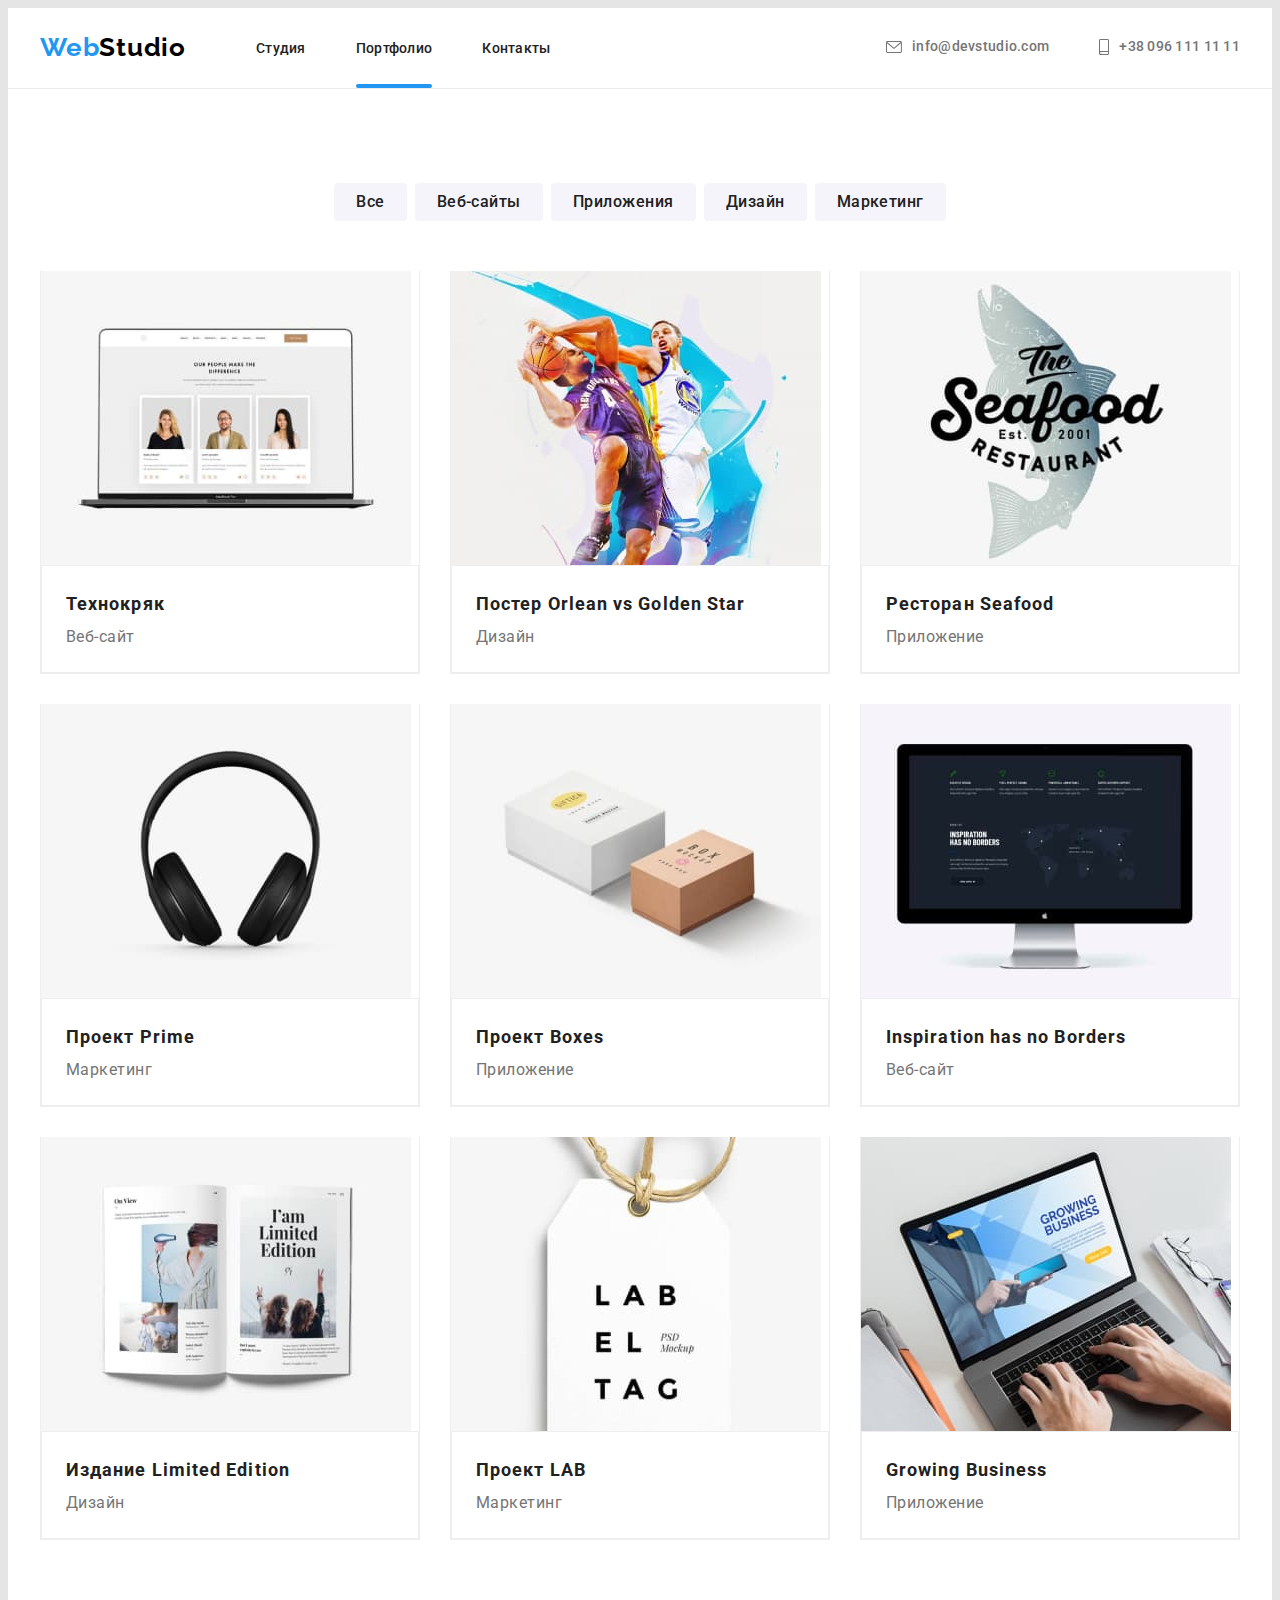
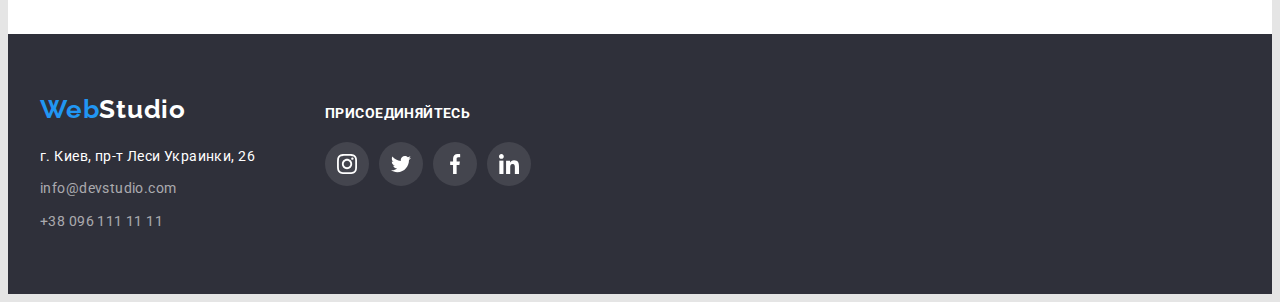
==== portfolio.html @ 387efa58 "start" ====
<!DOCTYPE html>
<html lang="ru">
  <head>
    <meta charset="UTF-8" />
    <meta http-equiv="X-UA-Compatible" content="IE=edge" />
    <meta name="viewport" content="width=device-width, initial-scale=1.0" />
    <title>Portfolio</title>
    <link
      rel="stylesheet"
      href="https://cdnjs.cloudflare.com/ajax/libs/modern-normalize/1.1.0/modern-normalize.min.css"
      integrity="sha512-wpPYUAdjBVSE4KJnH1VR1HeZfpl1ub8YT/NKx4PuQ5NmX2tKuGu6U/JRp5y+Y8XG2tV+wKQpNHVUX03MfMFn9Q=="
      crossorigin="anonymous"
      referrerpolicy="no-referrer"
    />
    <link rel="preconnect" href="https://fonts.googleapis.com" />
    <link rel="preconnect" href="https://fonts.gstatic.com" crossorigin />
    <link
      href="https://fonts.googleapis.com/css2?family=Raleway:wght@700&family=Roboto:wght@400;500;700;900&display=swap"
      rel="stylesheet"
    />
    <link rel="stylesheet" href="./css/styles.css" />
  </head>
  <body>
    <!-- Header -->
    <header class="header">
      <div class="container header-container">
        <nav class="header-navigation">
          <a class="link header-logo logo" href=""
            >Web<span class="header-web-logo logo">Studio</span></a
          >
          <ul class="list header-list">
            <li class="header-item">
              <a class="link header-link" href="./index.html">Студия</a>
            </li>
            <li class="header-item">
              <a class="link header-link current" href="">Портфолио</a>
            </li>
            <li class="header-item">
              <a class="link header-link" href="">Контакты</a>
            </li>
          </ul>
        </nav>
        <div class="header-conect">
          <a class="link header-mail" href="mailto:info@devstudio.com">
            <svg class="header-icon" width="16" height="12">
              <use href="./css/image/icons.svg#icon-mail"></use>
            </svg>
            info@devstudio.com</a
          >
          <a class="link header-tel" href="tel:+380961111111">
            <svg class="header-icon" width="10" height="16">
              <use href="./css/image/icons.svg#icon-smartphone"></use>
            </svg>
            +38 096 111 11 11</a
          >
        </div>
      </div>
    </header>
    <!-- Hero -->
    <main class="portfolio-hero">
      <section class="portfolio-hero-section section">
        <div class="container">
          <div class="filters-button">
            <ul class="list filters-list">
              <li class="filters-item">
                <button type="button" class="btn-item">Все</button>
              </li>
              <li class="filters-item">
                <button type="button" class="btn-item">Веб-сайты</button>
              </li>
              <li class="filters-item">
                <button type="button" class="btn-item">Приложения</button>
              </li>
              <li class="filters-item">
                <button type="button" class="btn-item">Дизайн</button>
              </li>
              <li class="filters-item">
                <button type="button" class="btn-item">Маркетинг</button>
              </li>
            </ul>
          </div>
          <ul class="list projects-list">
            <li class="project-item">
              <a href="" class="link project-link">
                <div class="project-item-wrap">
                  <img
                    src="./css/image2/openlaptop.jpg"
                    alt="ноутбук із відкритим веб-сайтом"
                    width="370"
                    height="294"
                  />
                  <p class="project-top-text">
                    Технокряк это современная площадка распространения
                    коронавируса. Компании используют эту платформу для
                    цифрового шпионажа и атак на защищённые сервера конкурентов.
                  </p>
                </div>
                <div class="project-titles">
                  <h3 class="project-name">Технокряк</h3>
                  <p class="project-description">Веб-сайт</p>
                </div>
              </a>
            </li>
            <li class="project-item">
              <a href="" class="link project-link">
                <div class="project-item-wrap">
                  <img
                    src="./css/image2/basketball.jpg"
                    alt="два чоловіка іграють у баскетбол"
                    width="370"
                    height="294"
                  />
                  <p class="project-top-text">
                    Технокряк это современная площадка распространения
                    коронавируса. Компании используют эту платформу для
                    цифрового шпионажа и атак на защищённые сервера конкурентов.
                  </p>
                </div>
                <div class="project-titles">
                  <h3 class="project-name">
                    Постер <span lang="en">Orlean vs Golden Star</span>
                  </h3>
                  <p class="project-description">Дизайн</p>
                </div>
              </a>
            </li>
            <li class="project-item">
              <a href="" class="link project-link">
                <div class="project-item-wrap">
                  <img
                    src="./css/image2/logo.jpg"
                    alt="два чоловіка іграють у баскетбол"
                    width="370"
                    height="294"
                  />
                  <p class="project-top-text">
                    Технокряк это современная площадка распространения
                    коронавируса. Компании используют эту платформу для
                    цифрового шпионажа и атак на защищённые сервера конкурентов.
                  </p>
                </div>
                <div class="project-titles">
                  <h3 class="project-name">
                    Ресторан <span lang="en">Seafood</span>
                  </h3>
                  <p class="project-description">Приложение</p>
                </div>
              </a>
            </li>
            <li class="project-item">
              <a href="" class="link project-link">
                <div class="project-item-wrap">
                  <img
                    src="./css/image2/headphons.jpg"
                    alt="наушники"
                    width="370"
                    height="294"
                  />
                  <p class="project-top-text">
                    Технокряк это современная площадка распространения
                    коронавируса. Компании используют эту платформу для
                    цифрового шпионажа и атак на защищённые сервера конкурентов.
                  </p>
                </div>
                <div class="project-titles">
                  <h3 class="project-name">
                    Проект <span lang="en">Prime</span>
                  </h3>
                  <p class="project-description">Маркетинг</p>
                </div>
              </a>
            </li>
            <li class="project-item">
              <a href="" class="link project-link">
                <div class="project-item-wrap">
                  <img
                    src="./css/image2/boxex.jpg"
                    alt="дві коробки"
                    width="370"
                    height="294"
                  />
                  <p class="project-top-text">
                    Технокряк это современная площадка распространения
                    коронавируса. Компании используют эту платформу для
                    цифрового шпионажа и атак на защищённые сервера конкурентов.
                  </p>
                </div>
                <div class="project-titles">
                  <h3 class="project-name">
                    Проект <span lang="en">Boxes</span>
                  </h3>
                  <p class="project-description">Приложение</p>
                </div>
              </a>
            </li>
            <li class="project-item">
              <a href="" class="link project-link">
                <div class="project-item-wrap">
                  <img
                    src="./css/image2/laptop.jpg"
                    alt="екран компютера"
                    width="370"
                    height="294"
                  />
                  <p class="project-top-text">
                    Технокряк это современная площадка распространения
                    коронавируса. Компании используют эту платформу для
                    цифрового шпионажа и атак на защищённые сервера конкурентов.
                  </p>
                </div>
                <div class="project-titles">
                  <h3 class="project-name" lang="en">
                    Inspiration has no Borders
                  </h3>
                  <p class="project-description">Веб-сайт</p>
                </div>
              </a>
            </li>
            <li class="project-item">
              <a href="" class="link project-link">
                <div class="project-item-wrap">
                  <img
                    src="./css/image2/book.jpg"
                    alt="відкрита книжка"
                    width="370"
                    height="294"
                  />
                  <p class="project-top-text">
                    Технокряк это современная площадка распространения
                    коронавируса. Компании используют эту платформу для
                    цифрового шпионажа и атак на защищённые сервера конкурентов.
                  </p>
                </div>
                <div class="project-titles">
                  <h3 class="project-name">
                    Издание <span lang="en">Limited Edition</span>
                  </h3>
                  <p class="project-description">Дизайн</p>
                </div>
              </a>
            </li>
            <li class="project-item">
              <a href="" class="link project-link">
                <div class="project-item-wrap">
                  <img
                    src="./css/image2/jewerly.jpg"
                    alt="кулон із написом"
                    width="370"
                    height="294"
                  />
                  <p class="project-top-text">
                    Технокряк это современная площадка распространения
                    коронавируса. Компании используют эту платформу для
                    цифрового шпионажа и атак на защищённые сервера конкурентов.
                  </p>
                </div>
                <div class="project-titles">
                  <h3 class="project-name">
                    Проект <span lang="en">LAB</span>
                  </h3>
                  <p class="project-description">Маркетинг</p>
                </div>
              </a>
            </li>
            <li class="project-item">
              <a href="" class="link project-link">
                <div class="project-item-wrap">
                  <img
                    src="./css/image2/laptoponworking.jpg"
                    alt="робота із клавіатурою лептопа"
                    width="370"
                    height="294"
                  />
                  <p class="project-top-text">
                    Технокряк это современная площадка распространения
                    коронавируса. Компании используют эту платформу для
                    цифрового шпионажа и атак на защищённые сервера конкурентов.
                  </p>
                </div>
                <div class="project-titles">
                  <h3 class="project-name" lang="en">Growing Business</h3>
                  <p class="project-description">Приложение</p>
                </div>
              </a>
            </li>
          </ul>
        </div>
      </section>
    </main>
    <!-- footer -->
    <footer class="footer">
      <div class="footer-container container">
        <div class="footer-adress-block">
          <a class="link footer-logo logo" href=""
            >Web<span class="footer-web-logo logo">Studio</span></a
          >
          <address class="adress">
            <ul class="list adress-list">
              <li class="link footer-item">
                <a
                  class="link footer-adress"
                  href="https://goo.gl/maps/T3b9SDdPzFCn92a46"
                  target="_blank"
                  rel="noopener noreferrer"
                  >г. Киев, пр-т Леси Украинки, 26</a
                >
              </li>
              <li>
                <a class="link footer-mail" href="mailto:info@devstudio.com"
                  >info@devstudio.com</a
                >
              </li>
              <li>
                <a class="link footer-tel" href="tel:+380961111111"
                  >+38 096 111 11 11</a
                >
              </li>
            </ul>
          </address>
        </div>
        <div class="adress-link">
          <p lang="ru" class="footer-link-title">присоединяйтесь</p>
          <ul class="footer-adress-list list">
            <li class="footer-adress-item">
              <a href="" class="footer-adress-link">
                <svg class="team-social-icon" width="20" height="20">
                  <use href="./css/image/icons.svg#icon-instagram"></use>
                </svg>
              </a>
            </li>
            <li class="footer-adress-item">
              <a href="" class="footer-adress-link">
                <svg class="footer-adress-icon" width="20" height="20">
                  <use href="./css/image/icons.svg#icon-twitter"></use>
                </svg>
              </a>
            </li>
            <li class="footer-adress-item">
              <a href="" class="footer-adress-link">
                <svg class="footer-adress-icon" width="20" height="20">
                  <use href="./css/image/icons.svg#icon-facebook"></use>
                </svg>
              </a>
            </li>
            <li class="footer-adress-item">
              <a href="" class="footer-adress-link">
                <svg class="footer-adress-icon" width="20" height="20">
                  <use href="./css/image/icons.svg#icon-linkedin"></use>
                </svg>
              </a>
            </li>
          </ul>
        </div>
      </div>
    </footer>
  </body>
</html>
---- css/styles.css ----
:root {
  --main-title-color: #ffffff;
  --second-title-color: #212121;
  --main-text-color: #757575;
  --adress-text-color: #ffffff;
  --accent-color: #2196f3;
  --main-button-color: #2196f3;
  --link-text-color: #757575;
  --header-text-color: #212121;
}
p,
h1,
h2,
h3,
h4,
h5,
h6 {
  margin: 0;
}

ul {
  margin: 0;
  padding: 0;
}
button {
  cursor: pointer;
}
.container {
  width: 1200px;
  padding-left: 15px;
  padding-right: 15px;
  margin: 0 auto;
}

body {
  font-family: "Roboto", sans-serif;
  background-color: #e5e5e5;
  color: var(--main-text-color);
}
img {
  display: block;
  max-width: 100%;
  height: auto;
}

.list {
  list-style: none;
}

.link {
  text-decoration: none;
}
.visually-hidden {
  position: absolute;
  white-space: nowrap;
  width: 1px;
  height: 1px;
  overflow: hidden;
  border: 0;
  margin: 0;
  clip: rect(0 0 0 0);
  clip-path: inset(50%);
  margin: -1px;
}

.sections-title {
  font-weight: 700;
  font-size: 36px;
  line-height: 1.16;
  text-align: center;
  margin-bottom: 50px;
  letter-spacing: 0.03em;
  color: var(--second-title-color);
}
.logo {
  font-family: "Raleway";
  font-style: normal;
  font-weight: 700;
  font-size: 26px;
  line-height: 1.19;
  letter-spacing: 0.03em;
}

.section {
  padding-bottom: 94px;
  padding-top: 94px;
}

/*                       HEADER                 */
.header {
  background-color: #ffffff;
  padding-top: 24px;
  padding-bottom: 25px;
  border-bottom: 1px solid #ececec;
}

.header-list {
  display: flex;
}
.header-navigation {
  display: flex;
  align-items: center;
}
.header-conect {
  display: flex;
  align-items: center;
}

.header-container {
  display: flex;
  align-items: center;
}

.header-logo {
  margin-right: 70px;
  color: #2196f3;
}
.header-web-logo {
  color: #000000;
}
.header-item:not(:last-child) {
  margin-right: 50px;
}

.header-link {
  font-weight: 500;
  font-size: 14px;
  line-height: 1.14;
  letter-spacing: 0.02em;
  color: var(--header-text-color);
  transition: color 250ms cubic-bezier(0.4, 0, 0.2, 1);
  position: relative;
}

.header-link.current::after {
  content: "";
  width: 100%;
  height: 4px;
  background: #2196f3;
  border-radius: 2px;
  position: absolute;
  display: block;
  bottom: -32px;
  left: 0;
}

.header-link:hover,
.header-link:focus {
  color: var(--accent-color);
}

.header-mail {
  font-family: inherit;
  font-weight: 500;
  display: flex;
  align-items: center;
  font-size: 14px;
  line-height: 1.14;
  letter-spacing: 0.02em;
  transition: color 250ms cubic-bezier(0.4, 0, 0.2, 1);
  color: var(--link-text-color);
}
.header-mail:hover,
.header-mail:focus {
  color: var(--accent-color);
}
.header-icon {
  margin-right: 10px;
  display: flex;
  text-align: center;
  fill: currentColor;
  transition: color 250ms cubic-bezier(0.4, 0, 0.2, 1);
}
.header-icon:hover,
.header-icon:focus {
  fill: var(--accent-color);
}

.header-tel {
  margin-left: 50px;
  font-family: inherit;
  font-weight: 500;
  display: flex;
  align-items: center;
  font-size: 14px;
  line-height: 1.14;
  letter-spacing: 0.02em;
  transition: color 250ms cubic-bezier(0.4, 0, 0.2, 1);
  color: var(--link-text-color);
}
.header-tel:hover,
.header-tel:focus {
  color: var(--accent-color);
}

.header-conect {
  margin-left: auto;
}

/*                 HERO             */

/* MAIN SECTION */
.main-hero-section {
  background-color: #2f303a;
  background-image: linear-gradient(
      rgba(47, 48, 58, 0.4),
      rgba(47, 48, 58, 0.4)
    ),
    url(../css/image3/imghero.jpg);
  background-repeat: no-repeat;
  background-position: center;
  background-size: cover;
  text-align: center;
  flex-direction: column;
  padding: 200px 0px;
}

.hero-title {
  width: 696px;
  margin: 0 auto;
  margin-bottom: 30px;
  font-weight: 900;
  font-size: 44px;
  line-height: 1.36;
  text-align: center;
  letter-spacing: 0.06em;
  text-transform: uppercase;
  color: var(--main-title-color);
}
.btn {
  margin: 0 auto;
  font-family: inherit;
  font-weight: 700;
  font-size: 16px;
  line-height: 1.9;
  letter-spacing: 0.06em;
  color: #ffffff;
}
.btn {
  border-style: none;
  width: 200px;
  height: 50px;
  background: #2196f3;
  box-shadow: 0px 4px 4px rgba(0, 0, 0, 0.15);
  border-radius: 4px;
  transition: color 250ms cubic-bezier(0.4, 0, 0.2, 1);
}
.btn:hover,
.btn:focus {
  color: #ffffff;
}
/* HERO SECTION */

.hero-responsibility-item {
  margin-bottom: 30px;
  width: 270px;
  height: 120px;
}
.hero-responsibility-item + .hero-responsibility-item {
  margin-left: 30px;
}
.hero-responsibility-link {
  width: 100%;
  height: 100%;
  display: flex;
  align-items: center;
  justify-content: center;
  background: #f5f4fa;
  border-radius: 4px;
}

.hero-list {
  display: flex;
}

.hero-item:not(:last-child) {
  margin-right: 30px;
}

.hero-after-title {
  margin-bottom: 10px;
}

.hero-title-description {
  width: 270px;
}
.hero-section {
  background-color: #fff;
  padding-top: 94px;
}

.hero-after-title {
  font-weight: 700;
  font-size: 14px;
  line-height: 1.14;
  letter-spacing: 0.03em;
  text-transform: uppercase;
  color: var(--second-title-color);
}
.hero-title-description {
  font-size: 14px;
  line-height: 1.7;
  letter-spacing: 0.03em;
  color: var(--main-text-color);
}

/*                   SECOND-HERO                  */

.hero-image-list {
  display: flex;
}
.hero-image:not(:last-child) {
  margin-right: 30px;
}
.hero-image {
  position: relative;
}
.hero-item-text {
  position: absolute;
  width: 100%;
  height: 70px;
  bottom: 0;
  left: 0;
  position: absolute;
  display: flex;
  align-items: center;
  justify-content: center;
  font-weight: 700;
  font-size: 14px;
  line-height: 1.14px;
  text-align: center;
  letter-spacing: 0.03em;
  text-transform: uppercase;
  background: rgba(47, 48, 58, 0.8);
  color: #ffffff;
}
.second-hero-section {
  background-color: #ffffff;
}

/*                TEAM SECTIONS */

.team-names {
  margin-bottom: 10px;
  font-weight: 500;
  font-size: 16px;
  line-height: 1.18;
  text-align: center;
  letter-spacing: 0.03em;
  color: var(--second-title-color);
}

.team-proffesion {
  font-size: 16px;
  line-height: 1.18;
  text-align: center;
  margin-bottom: 16px;
  letter-spacing: 0.03em;
  color: var(--main-text-color);
}

.team-section {
  background-color: #f5f4fa;
}

.team-list {
  display: flex;
  flex-wrap: wrap;
  margin-left: -30px;
}
.team-item {
  flex-basis: calc(100% / 4 - 30px);
  margin-left: 30px;
  background: #ffffff;
  box-shadow: 0px 1px 3px rgba(0, 0, 0, 0.12), 0px 1px 1px rgba(0, 0, 0, 0.14),
    0px 2px 1px rgba(0, 0, 0, 0.2);
  border-radius: 0px 0px 4px 4px;
}
.team-names-profession {
  padding-top: 30px;
  padding-bottom: 30px;
}
.team-social-list {
  display: flex;
  justify-content: center;
}

.team-social-item {
  width: 44px;
  height: 44px;
}
.team-social-item + .team-social-item {
  margin-left: 10px;
}
.team-social-link {
  width: 100%;
  height: 100%;
  display: flex;
  align-items: center;
  justify-content: center;
  background-color: #ffffff;
  border-radius: 50%;
  transition: color 250ms cubic-bezier(0.4, 0, 0.2, 1),
    background-color 250ms cubic-bezier(0.4, 0, 0.2, 1);
  color: #afb1b8;
}
.team-social-icon {
  fill: currentColor;
}
.team-social-link:hover,
.team-social-link:focus {
  background-color: #2196f3;
  color: #ffffff;
}
/*                             HERO-CLIENTS */
.regular-customers-list {
  display: flex;
  justify-content: center;
}

.regular-customers-item {
  width: 170px;
  height: 92px;
}
.regular-customers-item:not(:last-child) {
  margin-right: 30px;
}
.regular-customers-link {
  width: 100%;
  height: 100%;
  display: flex;
  align-items: center;
  justify-content: center;
  background-color: #ffffff;
  border: 1px solid #afb1b8;
  box-sizing: border-box;
  border-radius: 4px;
  transition: color 250ms cubic-bezier(0.4, 0, 0.2, 1),
    border-color 250ms cubic-bezier(0.4, 0, 0.2, 1);
  color: #afb1b8;
}
.regular-customers-icon {
  fill: currentColor;
}
.regular-customers-link:hover,
.regular-customers-link:focus {
  color: #2196f3;
  border: 1px solid #2196f3;
}
.regular-customers-section {
  background-color: #ffffff;
}
.regular-custumers {
  text-shadow: 0px 4px 4px rgba(0, 0, 0, 0.25);
}
/*                  FOOTER            */
.footer {
  padding-top: 60px;
  padding-bottom: 60px;
  background-color: #2f303a;
}
.footer-container {
  display: flex;
  align-items: baseline;
}

.footer-logo {
  color: #2196f3;
}
.footer-web-logo {
  color: var(--main-title-color);
}
.footer-adress {
  font-style: normal;
  font-family: inherit;
  font-size: 14px;
  line-height: 1.71;
  letter-spacing: 0.03em;
  color: #ffffff;
}
.footer-adress-block {
  margin-right: 70px;
}

.footer-mail {
  display: block;
  margin-bottom: 9px;
  font-style: normal;
  font-family: inherit;
  font-size: 14px;
  line-height: 1.71;
  letter-spacing: 0.03em;
  color: rgba(255, 255, 255, 0.6);
  transition: color 250ms cubic-bezier(0.4, 0, 0.2, 1);
}
.footer-mail:hover,
.footer-mail:focus {
  color: var(--accent-color);
}

.footer-tel {
  font-style: normal;
  font-family: inherit;
  font-size: 14px;
  line-height: 1.71;
  letter-spacing: 0.03em;
  color: rgba(255, 255, 255, 0.6);
  transition: color 250ms cubic-bezier(0.4, 0, 0.2, 1);
}
.footer-tel:hover,
.footer-tel:focus {
  color: var(--accent-color);
}

.adress-list {
  display: block;
}
.footer-item {
  margin-top: 20px;
  margin-bottom: 9px;
}
.footer-link-title {
  font-family: Roboto;
  margin-bottom: 20px;
  font-style: normal;
  font-weight: bold;
  font-size: 14px;
  line-height: 1.14;
  letter-spacing: 0.03em;
  text-transform: uppercase;
  color: #ffffff;
}
.footer-adress-list {
  display: flex;
  justify-content: center;
}

.footer-adress-item {
  width: 44px;
  height: 44px;
}
.footer-adress-item + .footer-adress-item {
  margin-left: 10px;
}
.footer-adress-link {
  width: 100%;
  height: 100%;
  display: flex;
  align-items: center;
  justify-content: center;
  background-color: rgba(255, 255, 255, 0.1);
  transition: color 250ms cubic-bezier(0.4, 0, 0.2, 1),
    background-color 250ms cubic-bezier(0.4, 0, 0.2, 1);
  border-radius: 50%;

  color: #ffffff;
}
.footer-adress-icon {
  fill: currentColor;
}
.footer-adress-link:hover,
.footer-adress-link:focus {
  background-color: #2196f3;
  color: #ffffff;
}
/*                               PORTFOLIO */
.portfolio-hero {
  background-color: #ffffff;
}
/*                PORTFOLIO   - Filters button                 */

.btn-item {
  font-family: inherit;
  cursor: pointer;
  font-weight: 500;
  font-size: 16px;
  line-height: 1.62;
  letter-spacing: 0.03em;
  border-style: none;
  background: #f5f4fa;
  border-radius: 4px;

  padding: 6px 22px;
  border-width: 0;
  transition: color 250ms cubic-bezier(0.4, 0, 0.2, 1),
    background-color 250ms cubic-bezier(0.4, 0, 0.2, 1);
  color: var(--header-text-color);
}
.btn-item {
  fill: currentColor;
}

.btn-item:hover,
.btn-item:focus {
  background-color: var(--accent-color);
  color: #ffffff;
}
.filters-list {
  display: flex;
  justify-content: center;
  margin-bottom: 50px;
}
.filters-item:not(:last-child) {
  margin-right: 8px;
}

/*                   Portfolio Project */
.project-name {
  font-weight: 700;
  font-size: 18px;
  line-height: 2;
  letter-spacing: 0.06em;
  color: var(--second-title-color);
}

.project-description {
  font-size: 16px;
  line-height: 1.87;
  letter-spacing: 0.03em;
  color: var(--main-text-color);
}

.projects-list {
  display: flex;
  flex-wrap: wrap;
  margin-left: -30px;
  margin-bottom: -30px;
}
.project-item {
  flex-basis: calc(100% / 3 - 30px);
  margin-left: 30px;
  margin-bottom: 30px;
  background: #ffffff;
  border: 1px solid #eeeeee;
  border-top: none;
  box-sizing: border-box;
}
.project-item:hover .project-top-text {
  transform: translateY(0);
}

.project-titles {
  padding: 20px 24px;
  background: #ffffff;
  border: 1px solid #eeeeee;
  box-sizing: border-box;
  transition: color 250ms cubic-bezier(0.4, 0, 0.2, 1);
}
.project-link {
  display: block;
}
.project-link:hover,
.project-link:focus {
  box-shadow: 0px 1px 1px rgba(0, 0, 0, 0.12), 0px 4px 4px rgba(0, 0, 0, 0.06),
    1px 4px 6px rgba(0, 0, 0, 0.16);
}
.project-item-wrap {
  position: relative;
  overflow: hidden;
}
.project-top-text {
  position: absolute;
  top: 0;
  left: 0;
  background-color: rgba(33, 150, 243, 0.9);
  padding: 63px 24px;
  color: #ffffff;
  font-size: 18px;
  line-height: 1.5;
  letter-spacing: 0.03em;
  height: 100%;
  transform: translateY(100%);
  transition: 250ms cubic-bezier(0.4, 0, 0.2, 1);
}

.backdrop {
  width: 100vw;
  height: 100vh;
  background-color: rgba(0, 0, 0, 0.486);
  position: fixed;
  top: 0;
  transition: opacity 666ms, visibility 666ms;
}
.backdrop.is-hidden .modal {
  transform: scale(1.25) rotate(180deg) translate(999px);
  transition: transform 666ms;
}
.modal {
  width: 528px;
  min-height: 581px;
  background-color: #ffffff;
  box-shadow: 0px 1px 3px rgba(0, 0, 0, 0.12), 0px 1px 1px rgba(0, 0, 0, 0.14),
    0px 2px 1px rgba(0, 0, 0, 0.2);
  border-radius: 4px;
  position: absolute;
  top: 50%;
  left: 50%;
  padding: 40px;
  transform: scale(1) rotate(0);
  transition: transform 666ms;
  transform: translate(-50%, -50%);
}
.modal-close {
  width: 30px;
  height: 30px;
  background: #ffffff;
  border: 1px solid rgba(0, 0, 0, 0.1);
  box-sizing: border-box;
  border-radius: 50%;
  position: absolute;
  top: 8px;
  right: 8px;
  display: flex;
  align-items: center;
  justify-content: center;
}
.is-hidden {
  visibility: hidden;
  opacity: 0;
  pointer-events: none;
}
.modal-title {
  font-weight: 700;
  font-size: 20px;
  margin-bottom: 30px;
  line-height: 1.15;
  text-align: center;
  letter-spacing: 0.03em;
  color: var(--second-title-color);
}
.modal-field {
  margin-bottom: 28px;
}

.modal-form-input {
  width: 100%;
  height: 40px;
  border: 1px solid rgba(33, 33, 33, 0.2);
  box-sizing: border-box;
  border-radius: 4px;
  padding-left: 12px;
  padding-right: 12px;
  color: var(--main-text-color);
}
.modal-form-text {
  width: 100%;
  height: 120px;
  border: 1px solid rgba(33, 33, 33, 0.2);
  box-sizing: border-box;
  border-radius: 4px;
  padding-left: 12px;
  padding-right: 12px;
  resize: none;
}
.form-input-text {
  font-weight: 400;
  padding-bottom: 4px;
  display: block;
  font-size: 12px;
  line-height: 1.16;
  letter-spacing: 0.01em;
}
.modal-btn {
  display: block;
  margin: 0, auto;
}
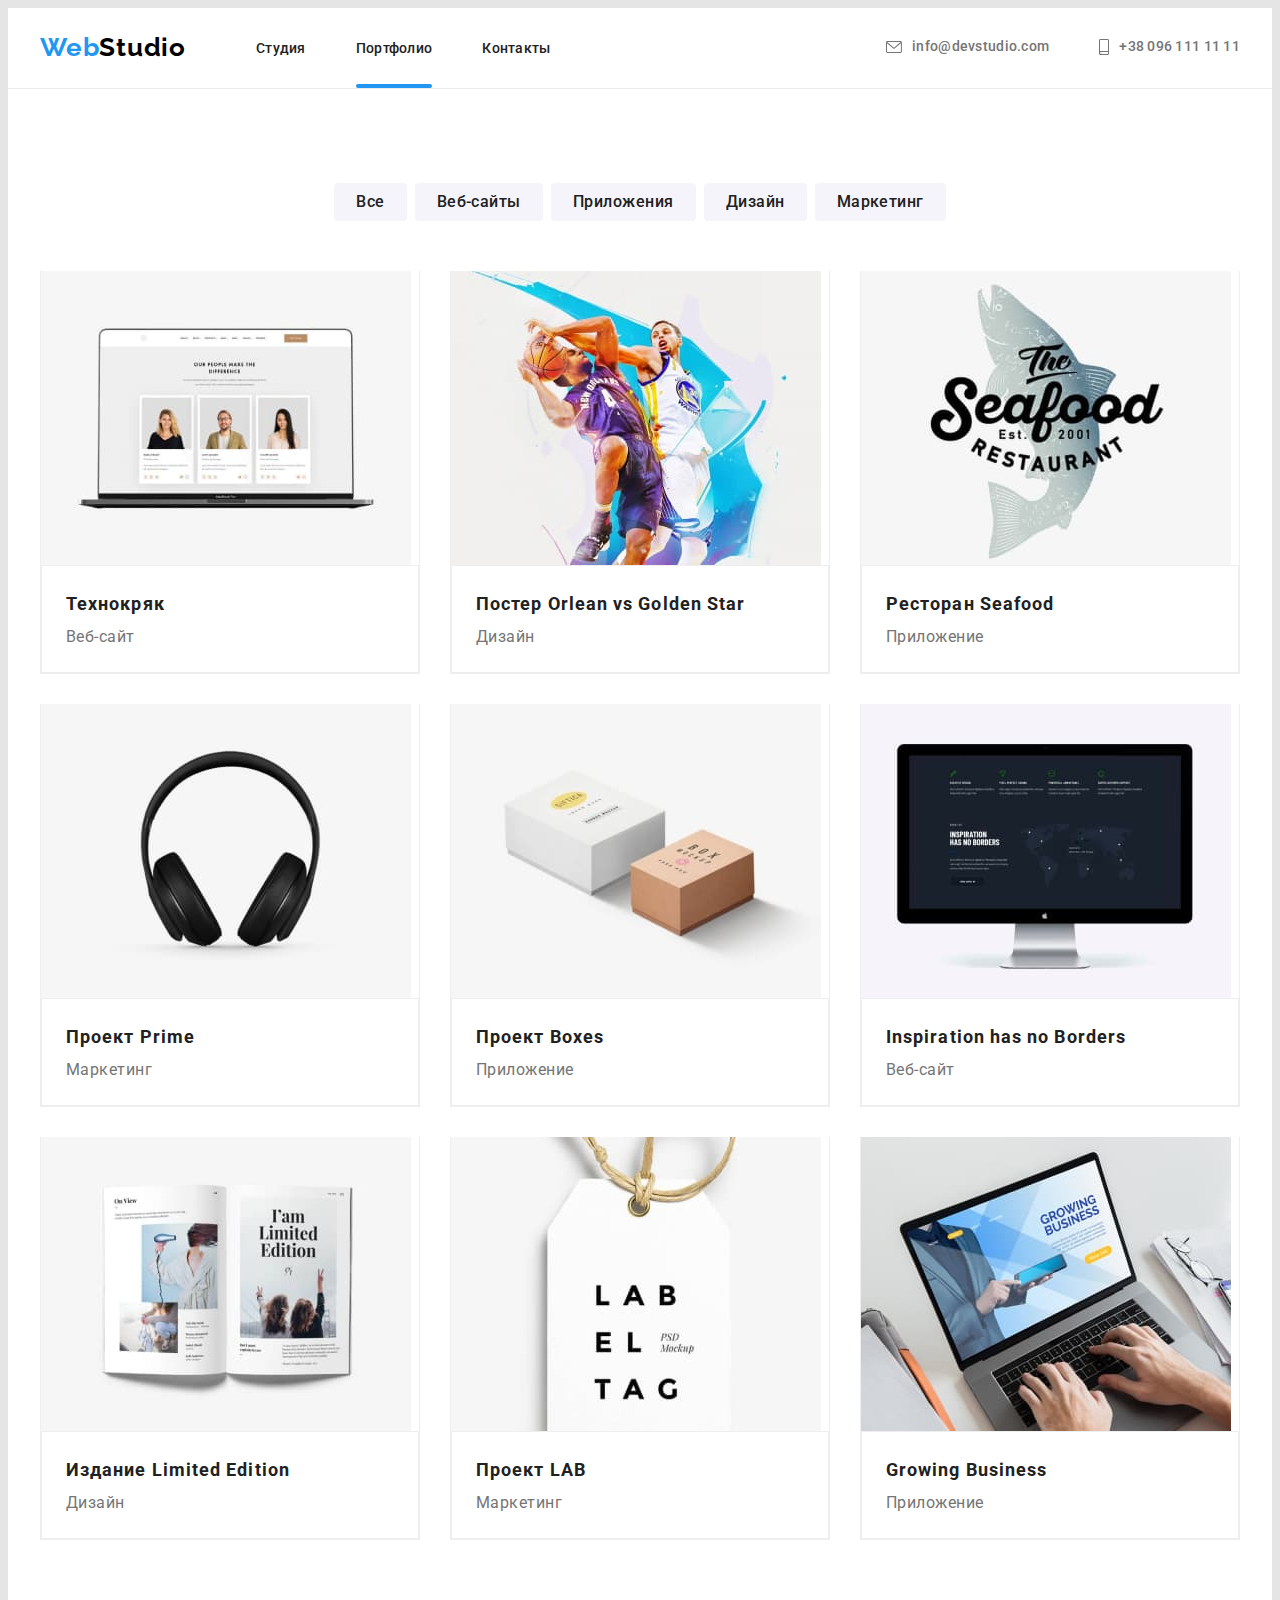
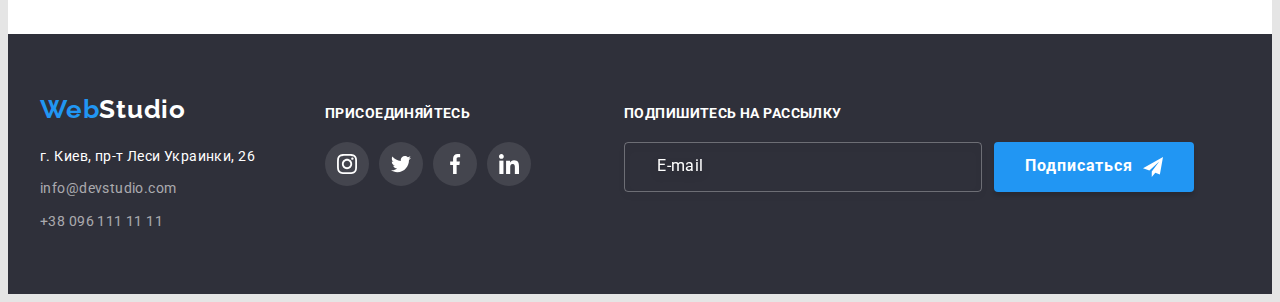
==== commit f9140ff8: "done" ====
--- a/portfolio.html
+++ b/portfolio.html
@@ -351,6 +351,25 @@
             </li>
           </ul>
         </div>
+        <div class="subscribe-container">
+          <p class="subscribe-title">Подпишитесь на рассылку</p>
+          <form action="#" class="subscribe-form">
+            <input
+              type="email"
+              minlength="2"
+              id="email"
+              name="user-email"
+              class="subscribe-form-input"
+              placeholder="E-mail"
+              required
+            />
+            <button type="submit" class="btn subscribe-btn">
+              Подписаться<svg class="subscribe-btn-icon" width="20" height="20">
+                <use href="./css/image/icons.svg#icon-send"></use>
+              </svg>
+            </button>
+          </form>
+        </div>
       </div>
     </footer>
   </body>
--- a/css/styles.css
+++ b/css/styles.css
@@ -563,6 +563,65 @@
   background-color: #2196f3;
   color: #ffffff;
 }
+.subscribe-container {
+  margin-left: 93px;
+}
+.subscribe-form {
+  display: flex;
+}
+.subscribe-title {
+  font-family: Roboto;
+  margin-bottom: 20px;
+  font-style: normal;
+  font-weight: 700;
+  font-size: 14px;
+  line-height: 1.14;
+  letter-spacing: 0.03em;
+  text-transform: uppercase;
+  color: #ffffff;
+}
+.subscribe-form-input {
+  width: 358px;
+  height: 50px;
+  margin-right: 12px;
+  background-color: transparent;
+  border: 1px solid rgba(255, 255, 255, 0.3);
+  box-sizing: border-box;
+  filter: drop-shadow(0px 4px 4px rgba(0, 0, 0, 0.15));
+  border-radius: 4px;
+  color: var(--main-text-color);
+  padding-left: 16px;
+  transition: color 250ms cubic-bezier(0.4, 0, 0.2, 1);
+}
+.subscribe-form-input:focus {
+  border-color: var(--accent-color);
+}
+.subscribe-form-input::placeholder {
+  width: 47px;
+  height: 20px;
+  font-family: Roboto;
+  font-style: normal;
+  font-weight: 400;
+  font-size: 16px;
+  line-height: 1.25;
+  display: flex;
+  align-items: center;
+  letter-spacing: 0.03em;
+  padding-top: 15px;
+  padding-left: 16px;
+  color: #ffffff;
+}
+
+.subscribe-btn {
+  display: flex;
+  margin: 0 auto;
+  align-items: center;
+  justify-content: center;
+}
+.subscribe-btn-icon {
+  margin-left: 10px;
+}
+
 /*                               PORTFOLIO */
 .portfolio-hero {
   background-color: #ffffff;
@@ -713,6 +772,14 @@
   display: flex;
   align-items: center;
   justify-content: center;
+  transition: 250ms cubic-bezier(0.4, 0, 0.2, 1);
+  color: #000000;
+}
+.modal-close-icon {
+  fill: currentColor;
+}
+.modal-close:hover {
+  color: var(--accent-color);
 }
 .is-hidden {
   visibility: hidden;
@@ -731,26 +798,45 @@
 .modal-field {
   margin-bottom: 28px;
 }
-
+.input-wrap {
+  position: relative;
+}
+.input-icon {
+  position: absolute;
+  left: 12px;
+  top: 50%;
+  transform: translateY(-50%);
+}
 .modal-form-input {
   width: 100%;
   height: 40px;
   border: 1px solid rgba(33, 33, 33, 0.2);
   box-sizing: border-box;
   border-radius: 4px;
-  padding-left: 12px;
+  padding-left: 42px;
   padding-right: 12px;
+  outline: none;
+  transition: color 250ms cubic-bezier(0.4, 0, 0.2, 1);
   color: var(--main-text-color);
 }
+.modal-form-input:focus {
+  border-color: var(--accent-color);
+}
+.modal-form-input:focus + .input-icon {
+  fill: var(--accent-color);
+}
+
 .modal-form-text {
   width: 100%;
   height: 120px;
+  font-weight: 400;
   border: 1px solid rgba(33, 33, 33, 0.2);
   box-sizing: border-box;
   border-radius: 4px;
-  padding-left: 12px;
-  padding-right: 12px;
+  padding: 12px 16px;
+  outline: none;
   resize: none;
+  color: var(--main-text-color);
 }
 .form-input-text {
   font-weight: 400;
@@ -760,7 +846,38 @@
   line-height: 1.16;
   letter-spacing: 0.01em;
 }
+.check-text {
+  font-family: Roboto;
+  font-style: normal;
+  display: flex;
+  align-items: center;
+  justify-content: center;
+  margin-bottom: 20px;
+  font-weight: 400;
+  font-size: 14px;
+  line-height: 1.71;
+  letter-spacing: 0.03em;
+  color: var(--main-text-color);
+}
+.check-item {
+  width: 16px;
+  height: 15px;
+  border: 2px solid #000000;
+  border-radius: 2px;
+  margin-right: 8px;
+  display: flex;
+  align-items: center;
+  justify-content: center;
+}
+.check-icon {
+  fill: #ffffff;
+}
+.modal-check:checked + .check-text .check-item {
+  background-color: var(--accent-color);
+  border: none;
+}
+
 .modal-btn {
   display: block;
-  margin: 0, auto;
-}
+  margin: 0 auto;
+}
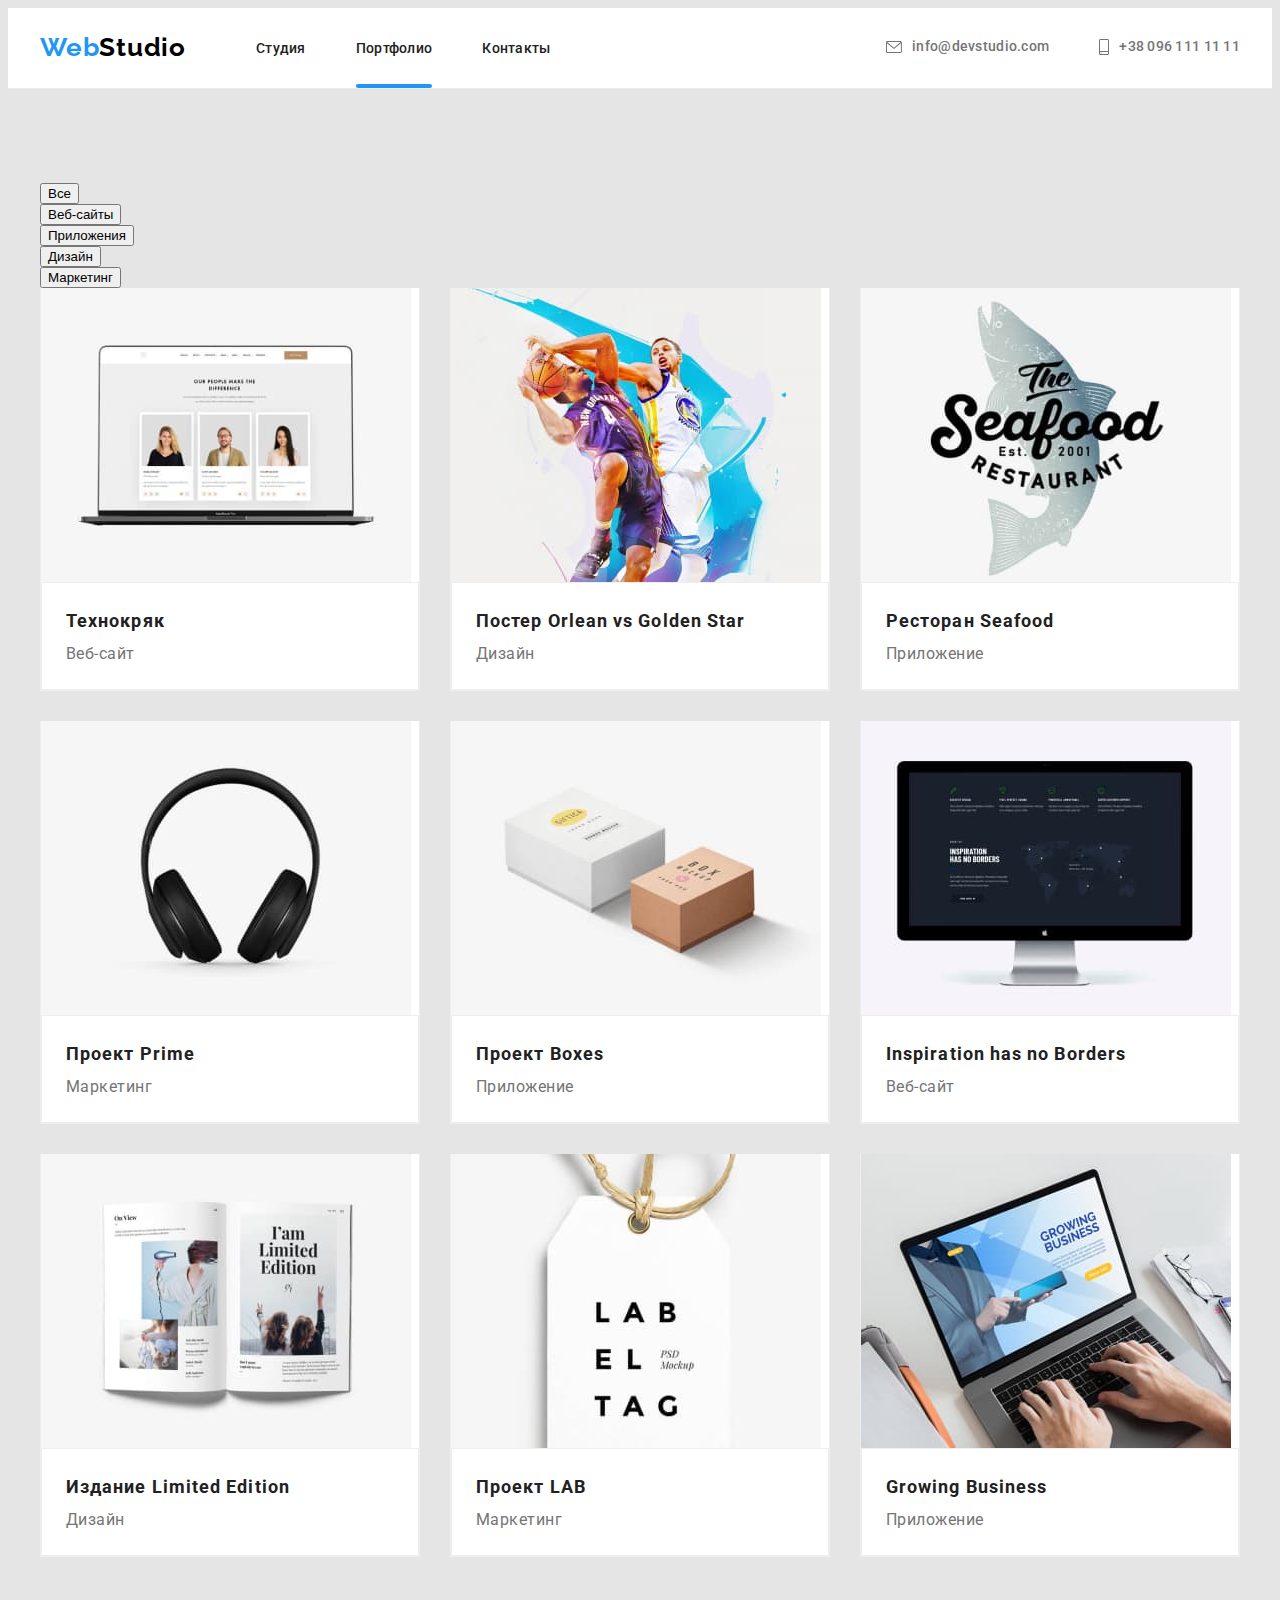
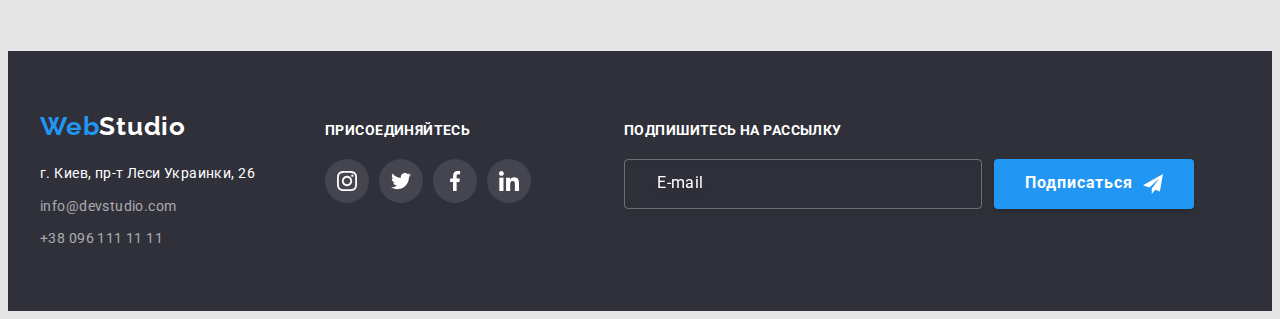
==== commit 74239748: "Nowisdone" ====
--- a/portfolio.html
+++ b/portfolio.html
@@ -43,13 +43,13 @@
         <div class="header-conect">
           <a class="link header-mail" href="mailto:info@devstudio.com">
             <svg class="header-icon" width="16" height="12">
-              <use href="./css/image/icons.svg#icon-mail"></use>
+              <use href="./image/icons.svg#icon-mail"></use>
             </svg>
             info@devstudio.com</a
           >
           <a class="link header-tel" href="tel:+380961111111">
             <svg class="header-icon" width="10" height="16">
-              <use href="./css/image/icons.svg#icon-smartphone"></use>
+              <use href="./image/icons.svg#icon-smartphone"></use>
             </svg>
             +38 096 111 11 11</a
           >
@@ -84,7 +84,7 @@
               <a href="" class="link project-link">
                 <div class="project-item-wrap">
                   <img
-                    src="./css/image2/openlaptop.jpg"
+                    src="./image/openlaptop.jpg"
                     alt="ноутбук із відкритим веб-сайтом"
                     width="370"
                     height="294"
@@ -105,7 +105,7 @@
               <a href="" class="link project-link">
                 <div class="project-item-wrap">
                   <img
-                    src="./css/image2/basketball.jpg"
+                    src="./image/basketball.jpg"
                     alt="два чоловіка іграють у баскетбол"
                     width="370"
                     height="294"
@@ -128,8 +128,8 @@
               <a href="" class="link project-link">
                 <div class="project-item-wrap">
                   <img
-                    src="./css/image2/logo.jpg"
-                    alt="два чоловіка іграють у баскетбол"
+                    src="./image/logo.jpg"
+                    alt="лейбл ресторану"
                     width="370"
                     height="294"
                   />
@@ -151,7 +151,7 @@
               <a href="" class="link project-link">
                 <div class="project-item-wrap">
                   <img
-                    src="./css/image2/headphons.jpg"
+                    src="./image/headphons.jpg"
                     alt="наушники"
                     width="370"
                     height="294"
@@ -174,7 +174,7 @@
               <a href="" class="link project-link">
                 <div class="project-item-wrap">
                   <img
-                    src="./css/image2/boxex.jpg"
+                    src="./image/boxex.jpg"
                     alt="дві коробки"
                     width="370"
                     height="294"
@@ -197,7 +197,7 @@
               <a href="" class="link project-link">
                 <div class="project-item-wrap">
                   <img
-                    src="./css/image2/laptop.jpg"
+                    src="./image/laptop.jpg"
                     alt="екран компютера"
                     width="370"
                     height="294"
@@ -220,7 +220,7 @@
               <a href="" class="link project-link">
                 <div class="project-item-wrap">
                   <img
-                    src="./css/image2/book.jpg"
+                    src="./image/book.jpg"
                     alt="відкрита книжка"
                     width="370"
                     height="294"
@@ -243,7 +243,7 @@
               <a href="" class="link project-link">
                 <div class="project-item-wrap">
                   <img
-                    src="./css/image2/jewerly.jpg"
+                    src="./image/jewerly.jpg"
                     alt="кулон із написом"
                     width="370"
                     height="294"
@@ -266,7 +266,7 @@
               <a href="" class="link project-link">
                 <div class="project-item-wrap">
                   <img
-                    src="./css/image2/laptoponworking.jpg"
+                    src="./image/laptoponworking.jpg"
                     alt="робота із клавіатурою лептопа"
                     width="370"
                     height="294"
@@ -324,28 +324,28 @@
             <li class="footer-adress-item">
               <a href="" class="footer-adress-link">
                 <svg class="team-social-icon" width="20" height="20">
-                  <use href="./css/image/icons.svg#icon-instagram"></use>
+                  <use href="./image/icons.svg#icon-instagram"></use>
                 </svg>
               </a>
             </li>
             <li class="footer-adress-item">
               <a href="" class="footer-adress-link">
                 <svg class="footer-adress-icon" width="20" height="20">
-                  <use href="./css/image/icons.svg#icon-twitter"></use>
+                  <use href="./image/icons.svg#icon-twitter"></use>
                 </svg>
               </a>
             </li>
             <li class="footer-adress-item">
               <a href="" class="footer-adress-link">
                 <svg class="footer-adress-icon" width="20" height="20">
-                  <use href="./css/image/icons.svg#icon-facebook"></use>
+                  <use href="./image/icons.svg#icon-facebook"></use>
                 </svg>
               </a>
             </li>
             <li class="footer-adress-item">
               <a href="" class="footer-adress-link">
                 <svg class="footer-adress-icon" width="20" height="20">
-                  <use href="./css/image/icons.svg#icon-linkedin"></use>
+                  <use href="./image/icons.svg#icon-linkedin"></use>
                 </svg>
               </a>
             </li>
@@ -365,7 +365,7 @@
             />
             <button type="submit" class="btn subscribe-btn">
               Подписаться<svg class="subscribe-btn-icon" width="20" height="20">
-                <use href="./css/image/icons.svg#icon-send"></use>
+                <use href="./image/icons.svg#icon-send"></use>
               </svg>
             </button>
           </form>
--- a/css/styles.css
+++ b/css/styles.css
@@ -206,7 +206,7 @@
       rgba(47, 48, 58, 0.4),
       rgba(47, 48, 58, 0.4)
     ),
-    url(../css/image3/imghero.jpg);
+    url(../image/imghero.jpg);
   background-repeat: no-repeat;
   background-position: center;
   background-size: cover;
@@ -620,47 +620,6 @@
 }
 .subscribe-btn-icon {
   margin-left: 10px;
-}
-
-/*                               PORTFOLIO */
-.portfolio-hero {
-  background-color: #ffffff;
-}
-/*                PORTFOLIO   - Filters button                 */
-
-.btn-item {
-  font-family: inherit;
-  cursor: pointer;
-  font-weight: 500;
-  font-size: 16px;
-  line-height: 1.62;
-  letter-spacing: 0.03em;
-  border-style: none;
-  background: #f5f4fa;
-  border-radius: 4px;
-
-  padding: 6px 22px;
-  border-width: 0;
-  transition: color 250ms cubic-bezier(0.4, 0, 0.2, 1),
-    background-color 250ms cubic-bezier(0.4, 0, 0.2, 1);
-  color: var(--header-text-color);
-}
-.btn-item {
-  fill: currentColor;
-}
-
-.btn-item:hover,
-.btn-item:focus {
-  background-color: var(--accent-color);
-  color: #ffffff;
-}
-.filters-list {
-  display: flex;
-  justify-content: center;
-  margin-bottom: 50px;
-}
-.filters-item:not(:last-child) {
-  margin-right: 8px;
 }
 
 /*                   Portfolio Project */
@@ -796,7 +755,7 @@
   color: var(--second-title-color);
 }
 .modal-field {
-  margin-bottom: 28px;
+  margin-bottom: 10px;
 }
 .input-wrap {
   position: relative;
@@ -813,6 +772,7 @@
   border: 1px solid rgba(33, 33, 33, 0.2);
   box-sizing: border-box;
   border-radius: 4px;
+  font-size: 14px;
   padding-left: 42px;
   padding-right: 12px;
   outline: none;
@@ -830,6 +790,7 @@
   width: 100%;
   height: 120px;
   font-weight: 400;
+  font-size: 14px;
   border: 1px solid rgba(33, 33, 33, 0.2);
   box-sizing: border-box;
   border-radius: 4px;
@@ -842,8 +803,8 @@
   font-weight: 400;
   padding-bottom: 4px;
   display: block;
-  font-size: 12px;
-  line-height: 1.16;
+  font-size: 14px;
+  line-height: 1.14;
   letter-spacing: 0.01em;
 }
 .check-text {
@@ -858,6 +819,9 @@
   line-height: 1.71;
   letter-spacing: 0.03em;
   color: var(--main-text-color);
+}
+.check-box-link {
+  color: var(--accent-color);
 }
 .check-item {
   width: 16px;
